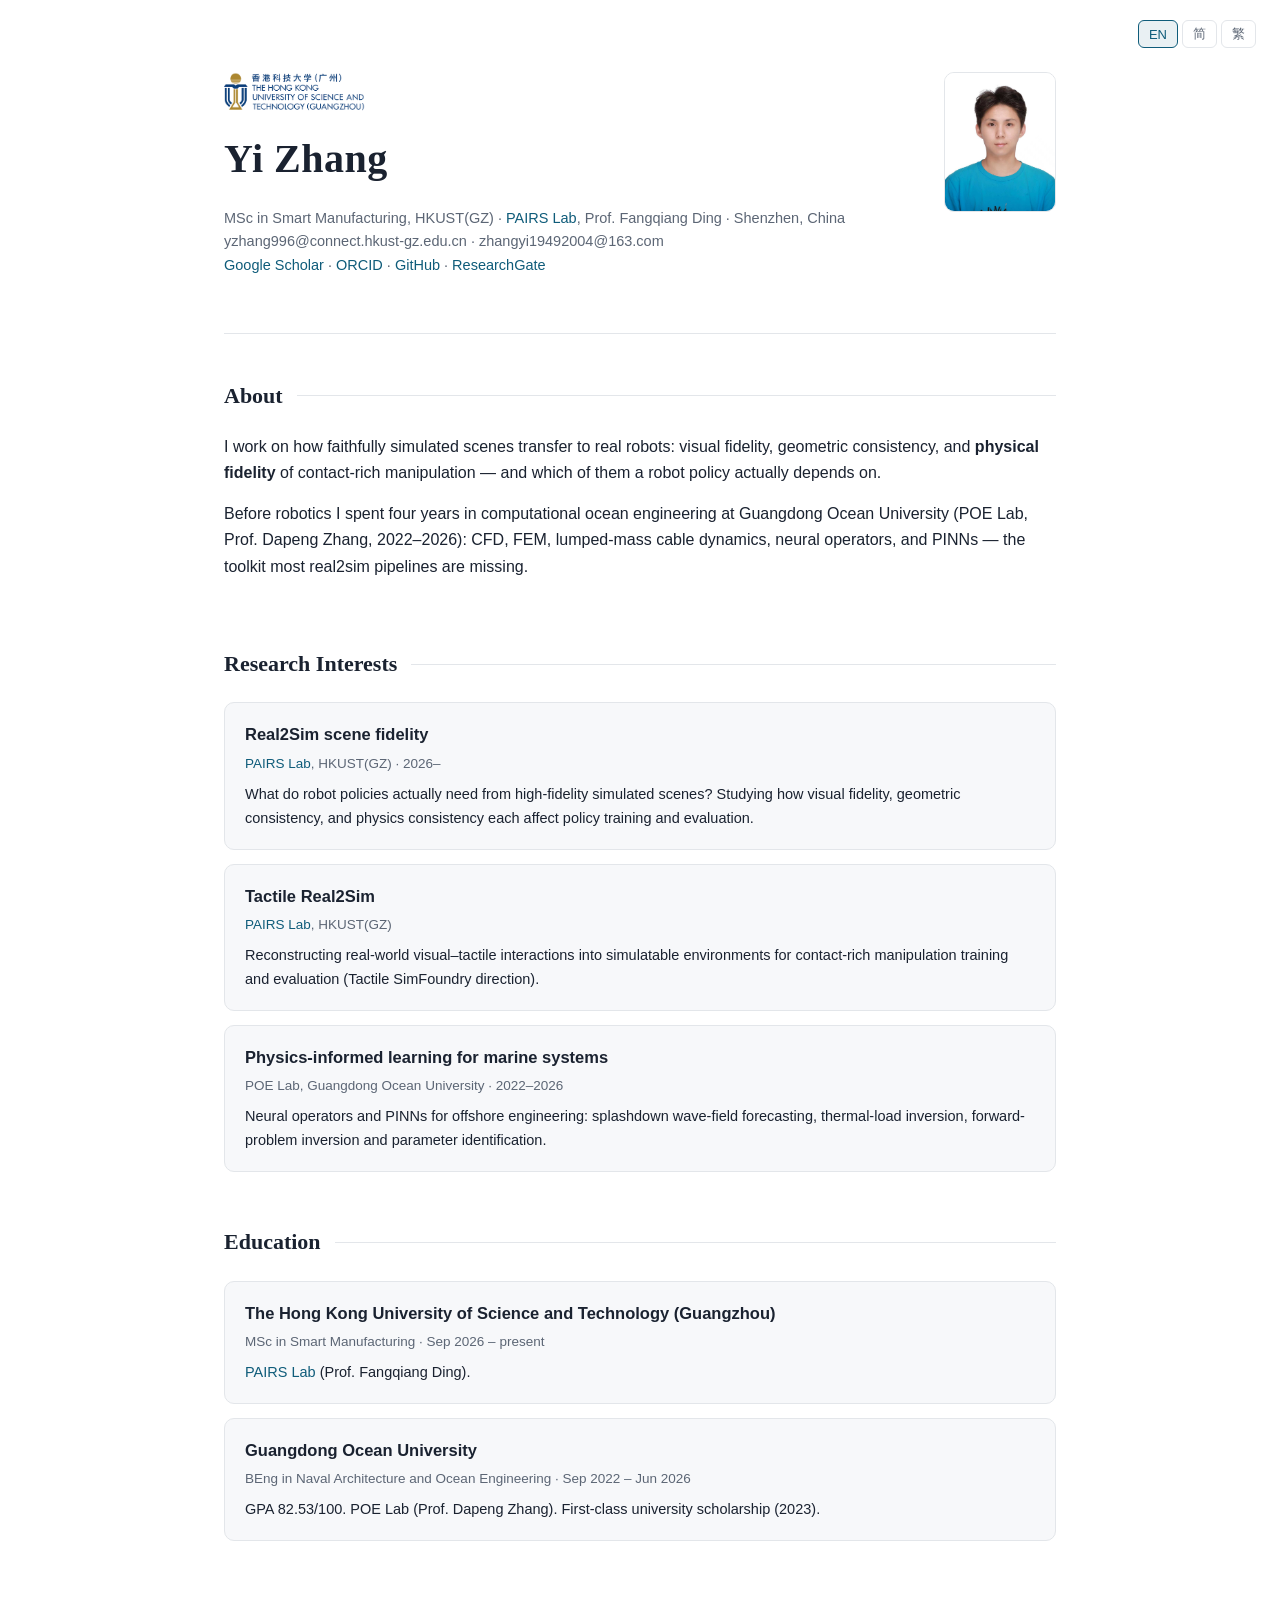
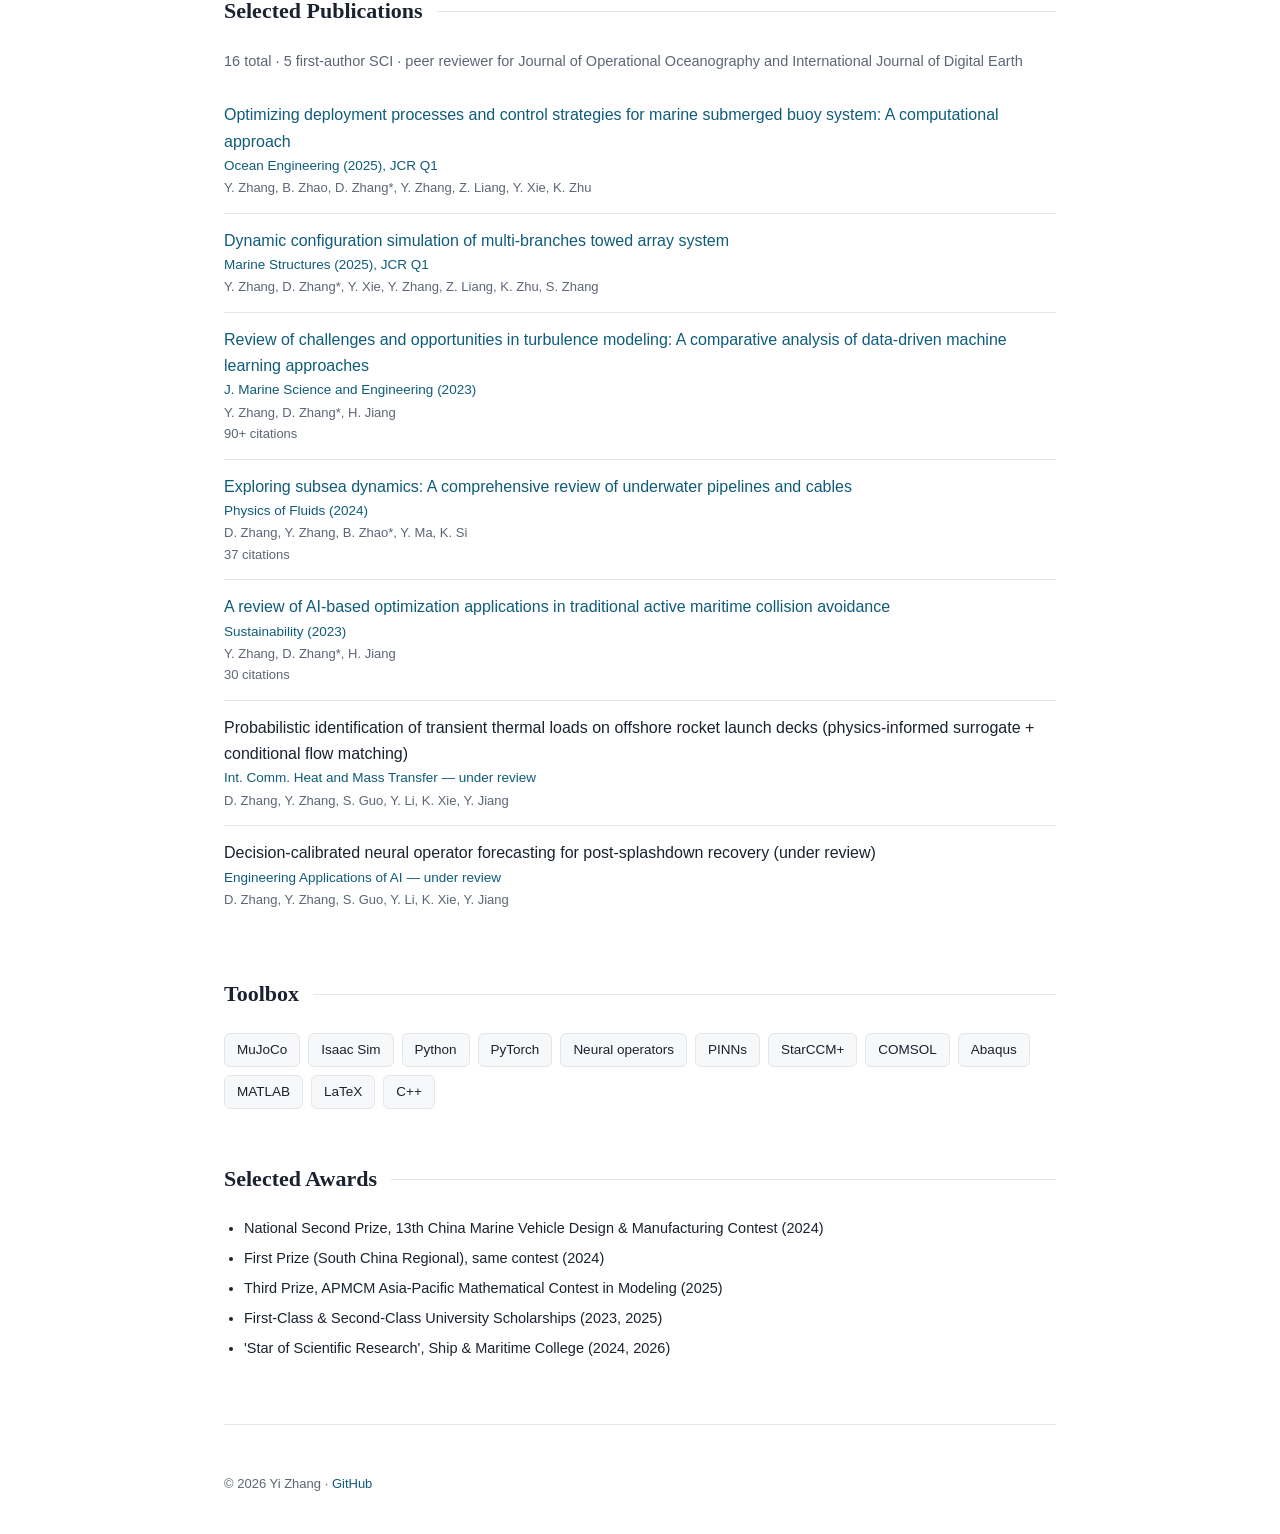
==== index.html @ 3e858668 "chore: initial site (EN/zh-CN/zh-TW, light theme)" ====
<!DOCTYPE html>
<html lang="en">
<head>
<meta charset="utf-8">
<meta name="viewport" content="width=device-width, initial-scale=1">
<title>Yi Zhang — Real2Sim for Robot Learning</title>
<meta name="description" content="Yi Zhang — MSc in Smart Manufacturing at HKUST(GZ), PAIRS Lab. Real2Sim for robot learning, backed by four years of computational ocean engineering.">
<style>
  :root {
    --bg: #ffffff;
    --bg-soft: #f7f8fa;
    --fg: #1a2230;
    --fg-dim: #5c6675;
    --accent: #0f5c7a;
    --accent-soft: rgba(15, 92, 122, 0.09);
    --line: #e3e6ea;
    --card: #f7f8fa;
  }
  * { box-sizing: border-box; }
  html { scroll-behavior: smooth; }
  body {
    margin: 0;
    background: var(--bg);
    color: var(--fg);
    font-family: -apple-system, "PingFang SC", "PingFang TC", "Noto Sans CJK SC", "Noto Sans CJK TC", "Segoe UI", sans-serif;
    line-height: 1.65;
  }
  .wrap { max-width: 880px; margin: 0 auto; padding: 0 24px; }
  a { color: var(--accent); text-decoration: none; }
  a:hover { text-decoration: underline; }

  header {
    padding: 72px 0 40px;
    border-bottom: 1px solid var(--line);
  }
  .head-flex { display: flex; gap: 28px; align-items: flex-start; }
  .head-flex .head-text { flex: 1; min-width: 0; }
  .head-photo {
    width: 112px; height: 140px; flex: none;
    border-radius: 10px; object-fit: cover;
    border: 1px solid var(--line);
  }
  .uni-logo {
    height: 40px; margin: 0 0 14px; display: block;
  }
  .lang-switch {
    position: absolute; top: 20px; right: 24px;
    display: flex; gap: 4px;
  }
  .lang-switch button {
    background: transparent; color: var(--fg-dim);
    border: 1px solid var(--line); border-radius: 6px;
    padding: 4px 10px; cursor: pointer; font-size: 13px;
  }
  .lang-switch button.on { color: var(--accent); border-color: var(--accent); background: var(--accent-soft); }
  h1 { font-family: Georgia, "Songti SC", "Songti TC", serif; font-size: 40px; margin: 0 0 6px; letter-spacing: 0.5px; }
  .contact-line { color: var(--fg-dim); font-size: 14.5px; }
  .contact-line span { white-space: nowrap; }

  section { padding: 44px 0 8px; }
  h2 {
    font-family: Georgia, "Songti SC", "Songti TC", serif;
    font-size: 22px; margin: 0 0 20px;
    display: flex; align-items: center; gap: 14px;
  }
  h2::after { content: ""; flex: 1; height: 1px; background: var(--line); }

  .prose p { margin: 0 0 14px; }
  .prose .zh-only { display: none; }
  body[data-lang="zh"] .prose .zh-only { display: block; }
  body[data-lang="en"] .prose .en-only { display: block; }

  .cards { display: grid; gap: 14px; }
  .card {
    background: var(--card); border: 1px solid var(--line);
    border-radius: 10px; padding: 18px 20px;
  }
  .card h3 { margin: 0 0 4px; font-size: 16.5px; }
  .card .meta { color: var(--fg-dim); font-size: 13.5px; margin: 0 0 8px; }
  .card p { margin: 0; font-size: 14.5px; color: var(--fg); }
  .card .tags { margin-top: 10px; display: flex; flex-wrap: wrap; gap: 6px; }
  .tag {
    font-size: 12px; color: var(--accent);
    background: var(--accent-soft); border-radius: 4px; padding: 2px 8px;
  }
  .pub { padding: 14px 0; border-bottom: 1px solid var(--line); }
  .pub:last-child { border-bottom: none; }
  .pub .venue { color: var(--accent); font-size: 13.5px; }
  .pub .authors { color: var(--fg-dim); font-size: 13px; }
  .pub .cites { color: var(--fg-dim); font-size: 13px; }
  .pub b.self { color: var(--fg); }

  ul.skills { list-style: none; padding: 0; margin: 0; display: flex; flex-wrap: wrap; gap: 8px; }
  ul.skills li {
    background: var(--card); border: 1px solid var(--line);
    border-radius: 6px; padding: 5px 12px; font-size: 13.5px;
  }
  ul.awards { padding-left: 20px; font-size: 14.5px; }
  ul.awards li { margin-bottom: 6px; }

  footer { padding: 48px 0 40px; border-top: 1px solid var(--line); margin-top: 40px; color: var(--fg-dim); font-size: 13px; }
  @media (max-width: 640px) { h1 { font-size: 30px; } header { padding-top: 96px; } }
</style>
</head>
<body data-lang="en">
<div class="lang-switch" id="langSwitch">
  <button data-lang="en" class="on">EN</button>
  <button data-lang="zh">简</button>
  <button data-lang="zh-tw">繁</button>
</div>

<div class="wrap">
<header>
  <div class="head-flex">
    <div class="head-text">
      <img class="uni-logo" src="assets/hkustgz-logo.png" alt="HKUST(GZ)">
      <h1 data-i18n="h1"></h1>
      <p class="contact-line">
    <span data-i18n="affil"></span><br>
    <span>yzhang996@connect.hkust-gz.edu.cn · zhangyi19492004@163.com</span><br>
    <span>
      <a href="https://scholar.google.com/citations?user=YPHhw8gAAAAJ&hl=zh-CN">Google Scholar</a> ·
      <a href="https://orcid.org/0009-0003-0639-8082">ORCID</a> ·
      <a href="https://github.com/zhangyiCristino">GitHub</a> ·
      <a href="https://www.researchgate.net/profile/Yi-Zhang-950?ev=hdr_xprf">ResearchGate</a>
    </span>
    </p>
    </div>
    <img class="head-photo" src="assets/my.jpg" alt="Yi Zhang">
  </div>
</header>

<section id="about">
  <h2 data-i18n="about_h"></h2>
  <div class="prose" data-i18n="about_p1"></div>
  <div class="prose" data-i18n="about_p2"></div>
</section>

<section id="research">
  <h2 data-i18n="research_h"></h2>
  <div class="cards">
    <div class="card">
      <h3 data-i18n="r1_t"></h3>
      <p class="meta" data-i18n="r1_m"></p>
      <p data-i18n="r1_p"></p>
    </div>
    <div class="card">
      <h3 data-i18n="r2_t"></h3>
      <p class="meta" data-i18n="r2_m"></p>
      <p data-i18n="r2_p"></p>
    </div>
    <div class="card">
      <h3 data-i18n="r3_t"></h3>
      <p class="meta" data-i18n="r3_m"></p>
      <p data-i18n="r3_p"></p>
    </div>
  </div>
</section>

<section id="education">
  <h2 data-i18n="edu_h"></h2>
  <div class="cards">
    <div class="card">
      <h3 data-i18n="e1_t"></h3>
      <p class="meta" data-i18n="e1_m"></p>
      <p data-i18n="e1_p"></p>
    </div>
    <div class="card">
      <h3 data-i18n="e2_t"></h3>
      <p class="meta" data-i18n="e2_m"></p>
      <p data-i18n="e2_p"></p>
    </div>
  </div>
</section>

<section id="pubs">
  <h2 data-i18n="pubs_h"></h2>
  <p class="contact-line" data-i18n="pubs_meta"></p>
  <div id="pubList"></div>
</section>

<section id="skills">
  <h2 data-i18n="skills_h"></h2>
  <ul class="skills" id="skillList"></ul>
</section>

<section id="awards">
  <h2 data-i18n="awards_h"></h2>
  <ul class="awards" id="awardList"></ul>
</section>

<footer>
  <span data-i18n="footer"></span> · <a href="https://github.com/zhangyiCristino">GitHub</a>
</footer>
</div>

<script>
const I18N = {
  en: {
    h1: "Yi Zhang",
    affil: "MSc in Smart Manufacturing, HKUST(GZ) · <a href='https://pairslab.github.io/'>PAIRS Lab</a>, Prof. Fangqiang Ding · Shenzhen, China",
    about_h: "About",
    about_p1: "<p>I work on how faithfully simulated scenes transfer to real robots: visual fidelity, geometric consistency, and <b>physical fidelity</b> of contact-rich manipulation — and which of them a robot policy actually depends on.</p>",
    about_p2: "<p>Before robotics I spent four years in computational ocean engineering at Guangdong Ocean University (POE Lab, Prof. Dapeng Zhang, 2022–2026): CFD, FEM, lumped-mass cable dynamics, neural operators, and PINNs — the toolkit most real2sim pipelines are missing.</p>",
    research_h: "Research Interests",
    r1_t: "Real2Sim scene fidelity",
    r1_m: "<a href='https://pairslab.github.io/'>PAIRS Lab</a>, HKUST(GZ) · 2026–",
    r1_p: "What do robot policies actually need from high-fidelity simulated scenes? Studying how visual fidelity, geometric consistency, and physics consistency each affect policy training and evaluation.",
    r2_t: "Tactile Real2Sim",
    r2_m: "<a href='https://pairslab.github.io/'>PAIRS Lab</a>, HKUST(GZ)",
    r2_p: "Reconstructing real-world visual–tactile interactions into simulatable environments for contact-rich manipulation training and evaluation (Tactile SimFoundry direction).",
    r3_t: "Physics-informed learning for marine systems",
    r3_m: "POE Lab, Guangdong Ocean University · 2022–2026",
    r3_p: "Neural operators and PINNs for offshore engineering: splashdown wave-field forecasting, thermal-load inversion, forward-problem inversion and parameter identification.",
    edu_h: "Education",
    e1_t: "The Hong Kong University of Science and Technology (Guangzhou)",
    e1_m: "MSc in Smart Manufacturing · Sep 2026 – present",
    e1_p: "<a href='https://pairslab.github.io/'>PAIRS Lab</a> (Prof. Fangqiang Ding).",
    e2_t: "Guangdong Ocean University",
    e2_m: "BEng in Naval Architecture and Ocean Engineering · Sep 2022 – Jun 2026",
    e2_p: "GPA 82.53/100. POE Lab (Prof. Dapeng Zhang). First-class university scholarship (2023).",
    pubs_h: "Selected Publications",
    pubs_meta: "16 total · 5 first-author SCI · peer reviewer for Journal of Operational Oceanography and International Journal of Digital Earth",
    skills_h: "Toolbox",
    awards_h: "Selected Awards",
    footer: "© 2026 Yi Zhang",
    pubs: [
      ["Optimizing deployment processes and control strategies for marine submerged buoy system: A computational approach", "Ocean Engineering (2025), JCR Q1", "Y. Zhang, B. Zhao, D. Zhang*, Y. Zhang, Z. Liang, Y. Xie, K. Zhu", "https://doi.org/10.1016/j.oceaneng.2025.121158", ""],
      ["Dynamic configuration simulation of multi-branches towed array system", "Marine Structures (2025), JCR Q1", "Y. Zhang, D. Zhang*, Y. Xie, Y. Zhang, Z. Liang, K. Zhu, S. Zhang", "https://doi.org/10.1016/j.marstruc.2025.103819", ""],
      ["Review of challenges and opportunities in turbulence modeling: A comparative analysis of data-driven machine learning approaches", "J. Marine Science and Engineering (2023)", "Y. Zhang, D. Zhang*, H. Jiang", "https://doi.org/10.3390/jmse11071440", "90+ citations"],
      ["Exploring subsea dynamics: A comprehensive review of underwater pipelines and cables", "Physics of Fluids (2024)", "D. Zhang, Y. Zhang, B. Zhao*, Y. Ma, K. Si", "https://doi.org/10.1063/5.0231898", "37 citations"],
      ["A review of AI-based optimization applications in traditional active maritime collision avoidance", "Sustainability (2023)", "Y. Zhang, D. Zhang*, H. Jiang", "https://doi.org/10.3390/su151813384", "30 citations"],
      ["Probabilistic identification of transient thermal loads on offshore rocket launch decks (physics-informed surrogate + conditional flow matching)", "Int. Comm. Heat and Mass Transfer — under review", "D. Zhang, Y. Zhang, S. Guo, Y. Li, K. Xie, Y. Jiang", "", ""],
      ["Decision-calibrated neural operator forecasting for post-splashdown recovery (under review)", "Engineering Applications of AI — under review", "D. Zhang, Y. Zhang, S. Guo, Y. Li, K. Xie, Y. Jiang", "", ""],
    ],
    skills: ["MuJoCo", "Isaac Sim", "Python", "PyTorch", "Neural operators", "PINNs", "StarCCM+", "COMSOL", "Abaqus", "MATLAB", "LaTeX", "C++"],
    awards: [
      "National Second Prize, 13th China Marine Vehicle Design & Manufacturing Contest (2024)",
      "First Prize (South China Regional), same contest (2024)",
      "Third Prize, APMCM Asia-Pacific Mathematical Contest in Modeling (2025)",
      "First-Class & Second-Class University Scholarships (2023, 2025)",
      "'Star of Scientific Research', Ship & Maritime College (2024, 2026)",
    ],
  },
  zh: {
    h1: "Yi Zhang · 张仡",
    affil: "香港科技大学（广州）智能制造理学硕士 · <a href='https://pairslab.github.io/'>PAIRS Lab</a>，丁方强教授 · 广东深圳",
    about_h: "简介",
    about_p1: "<p>我研究仿真场景以多大保真度迁移到真实机器人：视觉保真度、几何一致性与接触丰富操作的<b>物理保真度</b>，以及机器人策略真正依赖的到底是哪一项。</p>",
    about_p2: "<p>进入机器人领域之前，我在广东海洋大学做了四年计算海洋工程（POE Lab，张大朋教授，2022–2026）：CFD、有限元、集中质量法缆索动力学、神经算子与 PINN。这些正是大多数 real2sim 管线缺失的工具箱。</p>",
    research_h: "研究方向",
    r1_t: "Real2Sim 场景保真度评估",
    r1_m: "<a href='https://pairslab.github.io/'>PAIRS Lab</a>，港科大（广州）· 2026–",
    r1_p: "机器人策略到底需要多高保真度的仿真场景？研究视觉保真度、几何一致性与物理一致性各自对策略训练与评测的影响。",
    r2_t: "触觉 Real2Sim",
    r2_m: "<a href='https://pairslab.github.io/'>PAIRS Lab</a>，港科大（广州）",
    r2_p: "将真实世界视觉–触觉交互数据重建为可仿真的交互环境，用于接触丰富型机器人操作的策略训练与评测（Tactile SimFoundry 方向）。",
    r3_t: "海洋系统的物理信息化学习",
    r3_m: "POE Lab，广东海洋大学 · 2022–2026",
    r3_p: "面向海洋工程的神经算子与 PINN：火箭溅落波场预测、甲板热效应反演、正问题反演与参数识别。",
    edu_h: "教育经历",
    e1_t: "香港科技大学（广州）",
    e1_m: "智能制造理学硕士 · 2026.09 – 至今",
    e1_p: "<a href='https://pairslab.github.io/'>PAIRS Lab</a>（丁方强教授）。",
    e2_t: "广东海洋大学",
    e2_m: "船舶与海洋工程工学学士 · 2022.09 – 2026.06",
    e2_p: "GPA 82.53/100。POE Lab（张大朋教授）。校一等奖学金（2023）。",
    pubs_h: "代表性论文",
    pubs_meta: "共 16 篇 · 5 篇一作 SCI ·《Journal of Operational Oceanography》《International Journal of Digital Earth》审稿人",
    skills_h: "工具箱",
    awards_h: "部分获奖",
    footer: "© 2026 张仡",
    pubs: [
      ["水下悬浮标系统的布放流程与控制策略优化：一种计算方法", "Ocean Engineering（2025），中科院二区 top", "张仡, B. Zhao, 张大朋*, Y. Zhang, Z. Liang, Y. Xie, K. Zhu", "https://doi.org/10.1016/j.oceaneng.2025.121158", ""],
      ["多分支拖曳阵列系统的动态构型仿真", "Marine Structures（2025），中科院二区", "张仡, 张大朋*, Y. Xie, Y. Zhang, Z. Liang, K. Zhu, S. Zhang", "https://doi.org/10.1016/j.marstruc.2025.103819", ""],
      ["湍流建模的挑战与机遇：数据驱动机器学习方法的比较分析（综述）", "JMSE（2023）", "张仡, 张大朋*, H. Jiang", "https://doi.org/10.3390/jmse11071440", "90+ 引用"],
      ["海底管道与海缆动力学综述", "Physics of Fluids（2024）", "张大朋, 张仡, B. Zhao*, Y. Ma, K. Si", "https://doi.org/10.1063/5.0231898", "37 引用"],
      ["人工智能在传统主动式海上避碰优化中的应用综述", "Sustainability（2023）", "张仡, 张大朋*, H. Jiang", "https://doi.org/10.3390/su151813384", "30 引用"],
      ["基于物理代理模型与条件流匹配的海上火箭发射甲板瞬态热载荷概率识别", "Int. Comm. Heat and Mass Transfer · 在投", "张大朋, 张仡, S. Guo, Y. Li, K. Xie, Y. Jiang", "", ""],
      ["面向溅落后回收的决策校准神经算子预报（在投）", "Engineering Applications of AI · 在投", "张大朋, 张仡, S. Guo, Y. Li, K. Xie, Y. Jiang", "", ""],
    ],
    skills: ["MuJoCo", "Isaac Sim", "Python", "PyTorch", "神经算子", "PINN", "StarCCM+", "COMSOL", "Abaqus", "MATLAB", "LaTeX", "C++"],
    awards: [
      "第13届全国海洋航行器设计与制作大赛 全国二等奖（2024）",
      "同赛事 华南赛区一等奖（2024）",
      "APMCM 亚太地区大学生数学建模竞赛 三等奖（2025）",
      "校一等奖学金（2023）、二等奖学金（2025）",
      "船舶与海运学院 科创之星（2024、2026）",
    ],
  },
  "zh-tw": {
    h1: "Yi Zhang · 張仡",
    affil: "香港科技大學（廣州）智慧製造理學碩士 · <a href='https://pairslab.github.io/'>PAIRS Lab</a>，丁方強教授 · 廣東深圳",
    about_h: "簡介",
    about_p1: "<p>我研究模擬場景以多大保真度遷移到真實機器人：視覺保真度、幾何一致性與接觸豐富操作的<b>物理保真度</b>，以及機器人策略真正依賴的到底是哪一項。</p>",
    about_p2: "<p>進入機器人領域之前，我在廣東海洋大學做了四年計算海洋工程（POE Lab，張大朋教授，2022–2026）：CFD、有限元素法、集中質量法纜索動力學、神經算子與 PINN。這些正是大多數 real2sim 管線缺失的工具箱。</p>",
    research_h: "研究方向",
    r1_t: "Real2Sim 場景保真度評估",
    r1_m: "<a href='https://pairslab.github.io/'>PAIRS Lab</a>，港科大（廣州）· 2026–",
    r1_p: "機器人策略到底需要多高保真度的模擬場景？研究視覺保真度、幾何一致性與物理一致性各自對策略訓練與評測的影響。",
    r2_t: "觸覺 Real2Sim",
    r2_m: "<a href='https://pairslab.github.io/'>PAIRS Lab</a>，港科大（廣州）",
    r2_p: "將真實世界視覺–觸覺互動資料重建為可模擬的互動環境，用於接觸豐富型機器人操作的策略訓練與評測（Tactile SimFoundry 方向）。",
    r3_t: "海洋系統的物理信息化學習",
    r3_m: "POE Lab，廣東海洋大學 · 2022–2026",
    r3_p: "面向海洋工程的神經算子與 PINN：火箭濺落波場預測、甲板熱效應反演、正問題反演與參數辨識。",
    edu_h: "教育經歷",
    e1_t: "香港科技大學（廣州）",
    e1_m: "智慧製造理學碩士 · 2026.09 – 至今",
    e1_p: "<a href='https://pairslab.github.io/'>PAIRS Lab</a>（丁方強教授）。",
    e2_t: "廣東海洋大學",
    e2_m: "船舶與海洋工程工學學士 · 2022.09 – 2026.06",
    e2_p: "GPA 82.53/100。POE Lab（張大朋教授）。校一等獎學金（2023）。",
    pubs_h: "代表性論文",
    pubs_meta: "共 16 篇 · 5 篇一作 SCI ·《Journal of Operational Oceanography》《International Journal of Digital Earth》審稿人",
    skills_h: "工具箱",
    awards_h: "部分獲獎",
    footer: "© 2026 張仡",
    pubs: [
      ["水下懸浮標系統的布放流程與控制策略最佳化：一種計算方法", "Ocean Engineering（2025）", "張仡, B. Zhao, 張大朋*, Y. Zhang, Z. Liang, Y. Xie, K. Zhu", "https://doi.org/10.1016/j.oceaneng.2025.121158", ""],
      ["多分支拖曳陣列系統的動態構型模擬", "Marine Structures（2025）", "張仡, 張大朋*, Y. Xie, Y. Zhang, Z. Liang, K. Zhu, S. Zhang", "https://doi.org/10.1016/j.marstruc.2025.103819", ""],
      ["湍流建模的挑戰與機遇：資料驅動機器學習方法的比較分析（綜述）", "JMSE（2023）", "張仡, 張大朋*, H. Jiang", "https://doi.org/10.3390/jmse11071440", "90+ 引用"],
      ["海底管道與海纜動力學綜述", "Physics of Fluids（2024）", "張大朋, 張仡, B. Zhao*, Y. Ma, K. Si", "https://doi.org/10.1063/5.0231898", "37 引用"],
      ["人工智慧在傳統主動式海上避碰最佳化中的應用綜述", "Sustainability（2023）", "張仡, 張大朋*, H. Jiang", "https://doi.org/10.3390/su151813384", "30 引用"],
      ["基於物理代理模型與條件流匹配的海上火箭發射甲板瞬態熱載荷概率辨識", "Int. Comm. Heat and Mass Transfer · 在投", "張大朋, 張仡, S. Guo, Y. Li, K. Xie, Y. Jiang", "", ""],
      ["面向濺落後回收的決策校準神經算子預報（在投）", "Engineering Applications of AI · 在投", "張大朋, 張仡, S. Guo, Y. Li, K. Xie, Y. Jiang", "", ""],
    ],
    skills: ["MuJoCo", "Isaac Sim", "Python", "PyTorch", "神經算子", "PINN", "StarCCM+", "COMSOL", "Abaqus", "MATLAB", "LaTeX", "C++"],
    awards: [
      "第13屆全國海洋航行器設計與製作大賽 全國二等獎（2024）",
      "同賽事 華南賽區一等獎（2024）",
      "APMCM 亞太地區大學生數學建模競賽 三等獎（2025）",
      "校一等獎學金（2023）、二等獎學金（2025）",
      "船舶與海運學院 科創之星（2024、2026）",
    ],
  },
};

function render(lang) {
  const d = I18N[lang] || I18N.en;
  document.body.dataset.lang = lang;
  document.documentElement.lang = lang === "zh-tw" ? "zh-TW" : lang;
  document.querySelectorAll("[data-i18n]").forEach(el => {
    const k = el.dataset.i18n;
    if (d[k] !== undefined) el.innerHTML = d[k];
  });
  const esc = s => s.replace(/&/g, "&amp;").replace(/</g, "&lt;");
  document.getElementById("pubList").innerHTML = d.pubs.map(p => `
    <div class="pub">
      <div>${p[3] ? `<a href="${p[3]}">${esc(p[0])}</a>` : esc(p[0])}</div>
      <div class="venue">${esc(p[1])}</div>
      <div class="authors">${esc(p[2])}</div>
      ${p[4] ? `<div class="cites">${esc(p[4])}</div>` : ""}
    </div>`).join("");
  document.getElementById("skillList").innerHTML = d.skills.map(s => `<li>${esc(s)}</li>`).join("");
  document.getElementById("awardList").innerHTML = d.awards.map(a => `<li>${esc(a)}</li>`).join("");
  document.querySelectorAll("#langSwitch button").forEach(b =>
    b.classList.toggle("on", b.dataset.lang === lang));
  localStorage.setItem("lang", lang);
}

document.querySelectorAll("#langSwitch button").forEach(b =>
  b.addEventListener("click", () => render(b.dataset.lang)));

render(localStorage.getItem("lang") ||
  (navigator.language.startsWith("zh") ? (navigator.language === "zh-TW" || navigator.language === "zh-Hant" ? "zh-tw" : "zh") : "en"));
</script>
</body>
</html>
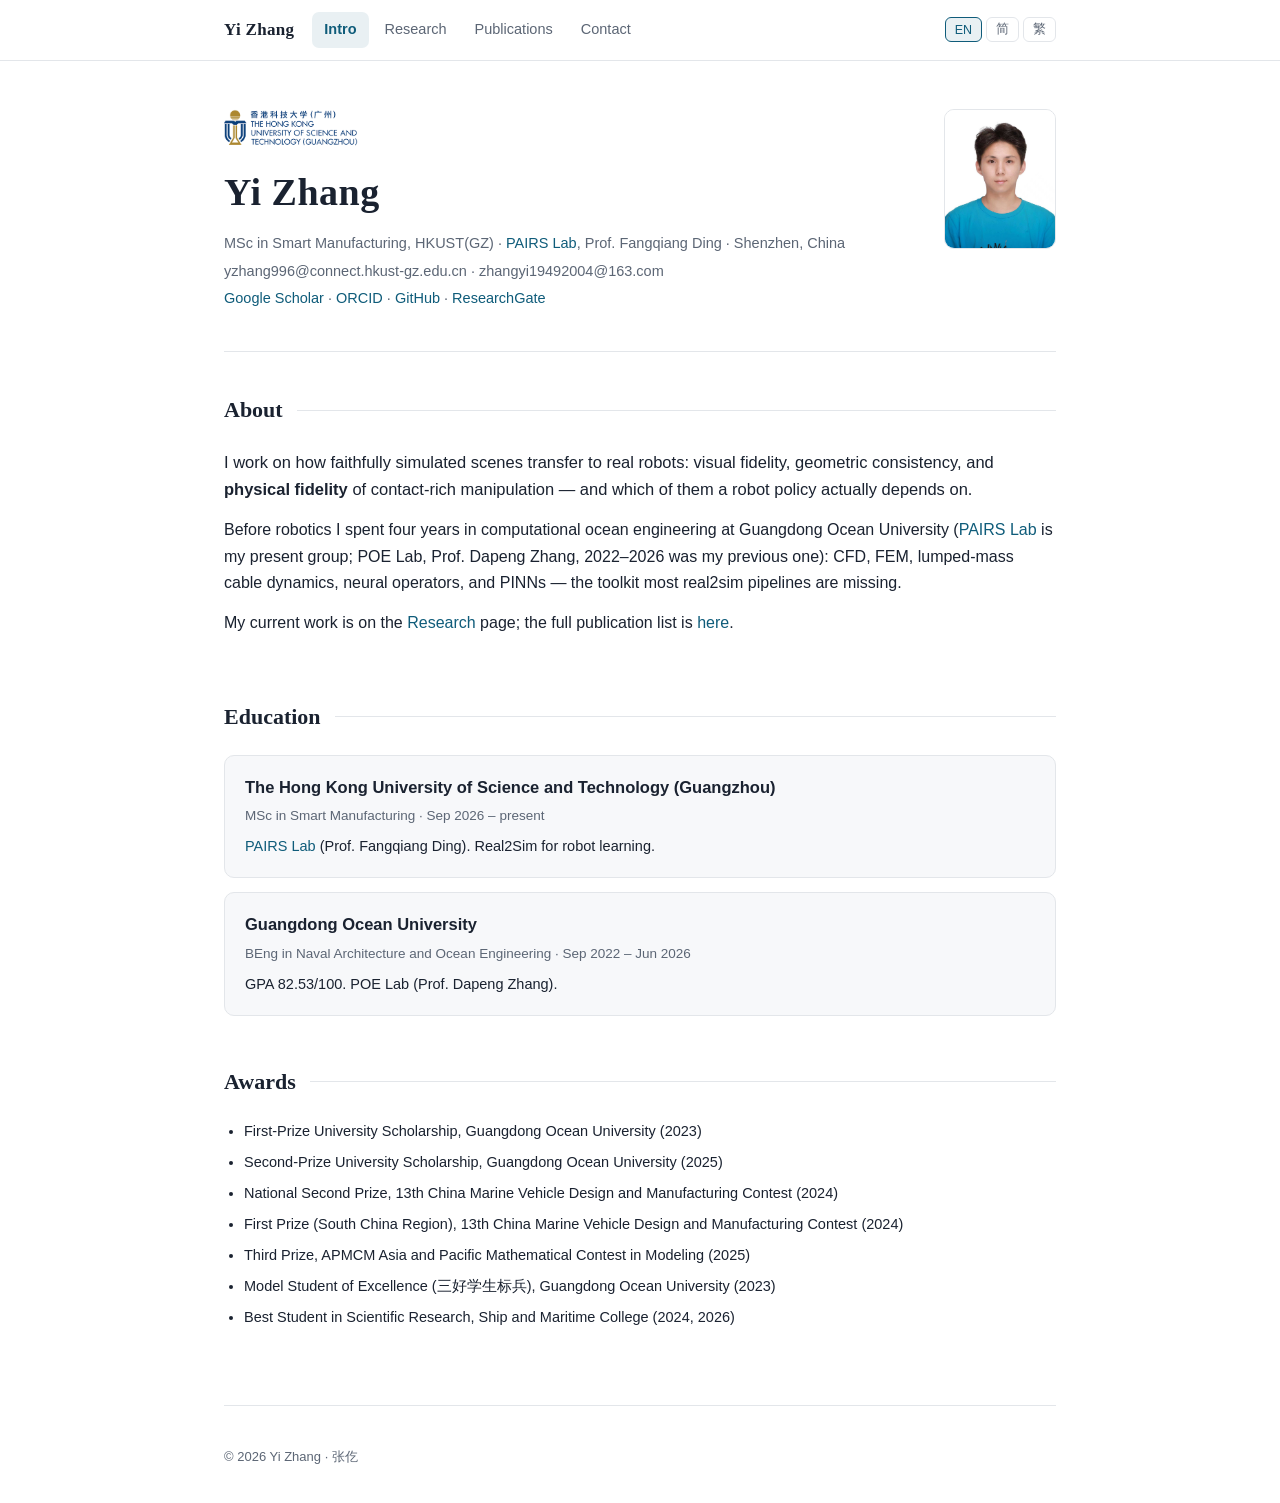
==== commit 87f62f96: "refactor: split site into 4 pages (intro/research/publications/contact) Move all content into a sing" ====
--- a/index.html
+++ b/index.html
@@ -5,159 +5,38 @@
 <meta name="viewport" content="width=device-width, initial-scale=1">
 <title>Yi Zhang — Real2Sim for Robot Learning</title>
 <meta name="description" content="Yi Zhang — MSc in Smart Manufacturing at HKUST(GZ), PAIRS Lab. Real2Sim for robot learning, backed by four years of computational ocean engineering.">
-<style>
-  :root {
-    --bg: #ffffff;
-    --bg-soft: #f7f8fa;
-    --fg: #1a2230;
-    --fg-dim: #5c6675;
-    --accent: #0f5c7a;
-    --accent-soft: rgba(15, 92, 122, 0.09);
-    --line: #e3e6ea;
-    --card: #f7f8fa;
-  }
-  * { box-sizing: border-box; }
-  html { scroll-behavior: smooth; }
-  body {
-    margin: 0;
-    background: var(--bg);
-    color: var(--fg);
-    font-family: -apple-system, "PingFang SC", "PingFang TC", "Noto Sans CJK SC", "Noto Sans CJK TC", "Segoe UI", sans-serif;
-    line-height: 1.65;
-  }
-  .wrap { max-width: 880px; margin: 0 auto; padding: 0 24px; }
-  a { color: var(--accent); text-decoration: none; }
-  a:hover { text-decoration: underline; }
-
-  header {
-    padding: 72px 0 40px;
-    border-bottom: 1px solid var(--line);
-  }
-  .head-flex { display: flex; gap: 28px; align-items: flex-start; }
-  .head-flex .head-text { flex: 1; min-width: 0; }
-  .head-photo {
-    width: 112px; height: 140px; flex: none;
-    border-radius: 10px; object-fit: cover;
-    border: 1px solid var(--line);
-  }
-  .uni-logo {
-    height: 40px; margin: 0 0 14px; display: block;
-  }
-  .lang-switch {
-    position: absolute; top: 20px; right: 24px;
-    display: flex; gap: 4px;
-  }
-  .lang-switch button {
-    background: transparent; color: var(--fg-dim);
-    border: 1px solid var(--line); border-radius: 6px;
-    padding: 4px 10px; cursor: pointer; font-size: 13px;
-  }
-  .lang-switch button.on { color: var(--accent); border-color: var(--accent); background: var(--accent-soft); }
-  h1 { font-family: Georgia, "Songti SC", "Songti TC", serif; font-size: 40px; margin: 0 0 6px; letter-spacing: 0.5px; }
-  .contact-line { color: var(--fg-dim); font-size: 14.5px; }
-  .contact-line span { white-space: nowrap; }
-
-  section { padding: 44px 0 8px; }
-  h2 {
-    font-family: Georgia, "Songti SC", "Songti TC", serif;
-    font-size: 22px; margin: 0 0 20px;
-    display: flex; align-items: center; gap: 14px;
-  }
-  h2::after { content: ""; flex: 1; height: 1px; background: var(--line); }
-
-  .prose p { margin: 0 0 14px; }
-  .prose .zh-only { display: none; }
-  body[data-lang="zh"] .prose .zh-only { display: block; }
-  body[data-lang="en"] .prose .en-only { display: block; }
-
-  .cards { display: grid; gap: 14px; }
-  .card {
-    background: var(--card); border: 1px solid var(--line);
-    border-radius: 10px; padding: 18px 20px;
-  }
-  .card h3 { margin: 0 0 4px; font-size: 16.5px; }
-  .card .meta { color: var(--fg-dim); font-size: 13.5px; margin: 0 0 8px; }
-  .card p { margin: 0; font-size: 14.5px; color: var(--fg); }
-  .card .tags { margin-top: 10px; display: flex; flex-wrap: wrap; gap: 6px; }
-  .tag {
-    font-size: 12px; color: var(--accent);
-    background: var(--accent-soft); border-radius: 4px; padding: 2px 8px;
-  }
-  .pub { padding: 14px 0; border-bottom: 1px solid var(--line); }
-  .pub:last-child { border-bottom: none; }
-  .pub .venue { color: var(--accent); font-size: 13.5px; }
-  .pub .authors { color: var(--fg-dim); font-size: 13px; }
-  .pub .cites { color: var(--fg-dim); font-size: 13px; }
-  .pub b.self { color: var(--fg); }
-
-  ul.skills { list-style: none; padding: 0; margin: 0; display: flex; flex-wrap: wrap; gap: 8px; }
-  ul.skills li {
-    background: var(--card); border: 1px solid var(--line);
-    border-radius: 6px; padding: 5px 12px; font-size: 13.5px;
-  }
-  ul.awards { padding-left: 20px; font-size: 14.5px; }
-  ul.awards li { margin-bottom: 6px; }
-
-  footer { padding: 48px 0 40px; border-top: 1px solid var(--line); margin-top: 40px; color: var(--fg-dim); font-size: 13px; }
-  @media (max-width: 640px) { h1 { font-size: 30px; } header { padding-top: 96px; } }
-</style>
+<link rel="stylesheet" href="assets/css/style.css">
 </head>
 <body data-lang="en">
-<div class="lang-switch" id="langSwitch">
-  <button data-lang="en" class="on">EN</button>
-  <button data-lang="zh">简</button>
-  <button data-lang="zh-tw">繁</button>
-</div>
+<nav class="top" id="topnav"></nav>
 
 <div class="wrap">
-<header>
+<header class="hero">
   <div class="head-flex">
     <div class="head-text">
       <img class="uni-logo" src="assets/hkustgz-logo.png" alt="HKUST(GZ)">
       <h1 data-i18n="h1"></h1>
+      <p class="contact-line" data-i18n="affil"></p>
+      <p class="contact-line">yzhang996@connect.hkust-gz.edu.cn · zhangyi19492004@163.com</p>
       <p class="contact-line">
-    <span data-i18n="affil"></span><br>
-    <span>yzhang996@connect.hkust-gz.edu.cn · zhangyi19492004@163.com</span><br>
-    <span>
-      <a href="https://scholar.google.com/citations?user=YPHhw8gAAAAJ&hl=zh-CN">Google Scholar</a> ·
-      <a href="https://orcid.org/0009-0003-0639-8082">ORCID</a> ·
-      <a href="https://github.com/zhangyiCristino">GitHub</a> ·
-      <a href="https://www.researchgate.net/profile/Yi-Zhang-950?ev=hdr_xprf">ResearchGate</a>
-    </span>
-    </p>
+        <a href="https://scholar.google.com/citations?user=YPHhw8gAAAAJ&hl=zh-CN">Google Scholar</a> ·
+        <a href="https://orcid.org/0009-0003-0639-8082">ORCID</a> ·
+        <a href="https://github.com/zhangyiCristino">GitHub</a> ·
+        <a href="https://www.researchgate.net/profile/Yi-Zhang-950">ResearchGate</a>
+      </p>
     </div>
     <img class="head-photo" src="assets/my.jpg" alt="Yi Zhang">
   </div>
 </header>
 
-<section id="about">
+<section>
   <h2 data-i18n="about_h"></h2>
   <div class="prose" data-i18n="about_p1"></div>
   <div class="prose" data-i18n="about_p2"></div>
+  <div class="prose" data-i18n="intro_cta"></div>
 </section>
 
-<section id="research">
-  <h2 data-i18n="research_h"></h2>
-  <div class="cards">
-    <div class="card">
-      <h3 data-i18n="r1_t"></h3>
-      <p class="meta" data-i18n="r1_m"></p>
-      <p data-i18n="r1_p"></p>
-    </div>
-    <div class="card">
-      <h3 data-i18n="r2_t"></h3>
-      <p class="meta" data-i18n="r2_m"></p>
-      <p data-i18n="r2_p"></p>
-    </div>
-    <div class="card">
-      <h3 data-i18n="r3_t"></h3>
-      <p class="meta" data-i18n="r3_m"></p>
-      <p data-i18n="r3_p"></p>
-    </div>
-  </div>
-</section>
-
-<section id="education">
+<section>
   <h2 data-i18n="edu_h"></h2>
   <div class="cards">
     <div class="card">
@@ -173,197 +52,14 @@
   </div>
 </section>
 
-<section id="pubs">
-  <h2 data-i18n="pubs_h"></h2>
-  <p class="contact-line" data-i18n="pubs_meta"></p>
-  <div id="pubList"></div>
-</section>
-
-<section id="skills">
-  <h2 data-i18n="skills_h"></h2>
-  <ul class="skills" id="skillList"></ul>
-</section>
-
-<section id="awards">
+<section>
   <h2 data-i18n="awards_h"></h2>
   <ul class="awards" id="awardList"></ul>
 </section>
 
-<footer>
-  <span data-i18n="footer"></span> · <a href="https://github.com/zhangyiCristino">GitHub</a>
-</footer>
+<footer data-i18n="footer"></footer>
 </div>
-
-<script>
-const I18N = {
-  en: {
-    h1: "Yi Zhang",
-    affil: "MSc in Smart Manufacturing, HKUST(GZ) · <a href='https://pairslab.github.io/'>PAIRS Lab</a>, Prof. Fangqiang Ding · Shenzhen, China",
-    about_h: "About",
-    about_p1: "<p>I work on how faithfully simulated scenes transfer to real robots: visual fidelity, geometric consistency, and <b>physical fidelity</b> of contact-rich manipulation — and which of them a robot policy actually depends on.</p>",
-    about_p2: "<p>Before robotics I spent four years in computational ocean engineering at Guangdong Ocean University (POE Lab, Prof. Dapeng Zhang, 2022–2026): CFD, FEM, lumped-mass cable dynamics, neural operators, and PINNs — the toolkit most real2sim pipelines are missing.</p>",
-    research_h: "Research Interests",
-    r1_t: "Real2Sim scene fidelity",
-    r1_m: "<a href='https://pairslab.github.io/'>PAIRS Lab</a>, HKUST(GZ) · 2026–",
-    r1_p: "What do robot policies actually need from high-fidelity simulated scenes? Studying how visual fidelity, geometric consistency, and physics consistency each affect policy training and evaluation.",
-    r2_t: "Tactile Real2Sim",
-    r2_m: "<a href='https://pairslab.github.io/'>PAIRS Lab</a>, HKUST(GZ)",
-    r2_p: "Reconstructing real-world visual–tactile interactions into simulatable environments for contact-rich manipulation training and evaluation (Tactile SimFoundry direction).",
-    r3_t: "Physics-informed learning for marine systems",
-    r3_m: "POE Lab, Guangdong Ocean University · 2022–2026",
-    r3_p: "Neural operators and PINNs for offshore engineering: splashdown wave-field forecasting, thermal-load inversion, forward-problem inversion and parameter identification.",
-    edu_h: "Education",
-    e1_t: "The Hong Kong University of Science and Technology (Guangzhou)",
-    e1_m: "MSc in Smart Manufacturing · Sep 2026 – present",
-    e1_p: "<a href='https://pairslab.github.io/'>PAIRS Lab</a> (Prof. Fangqiang Ding).",
-    e2_t: "Guangdong Ocean University",
-    e2_m: "BEng in Naval Architecture and Ocean Engineering · Sep 2022 – Jun 2026",
-    e2_p: "GPA 82.53/100. POE Lab (Prof. Dapeng Zhang). First-class university scholarship (2023).",
-    pubs_h: "Selected Publications",
-    pubs_meta: "16 total · 5 first-author SCI · peer reviewer for Journal of Operational Oceanography and International Journal of Digital Earth",
-    skills_h: "Toolbox",
-    awards_h: "Selected Awards",
-    footer: "© 2026 Yi Zhang",
-    pubs: [
-      ["Optimizing deployment processes and control strategies for marine submerged buoy system: A computational approach", "Ocean Engineering (2025), JCR Q1", "Y. Zhang, B. Zhao, D. Zhang*, Y. Zhang, Z. Liang, Y. Xie, K. Zhu", "https://doi.org/10.1016/j.oceaneng.2025.121158", ""],
-      ["Dynamic configuration simulation of multi-branches towed array system", "Marine Structures (2025), JCR Q1", "Y. Zhang, D. Zhang*, Y. Xie, Y. Zhang, Z. Liang, K. Zhu, S. Zhang", "https://doi.org/10.1016/j.marstruc.2025.103819", ""],
-      ["Review of challenges and opportunities in turbulence modeling: A comparative analysis of data-driven machine learning approaches", "J. Marine Science and Engineering (2023)", "Y. Zhang, D. Zhang*, H. Jiang", "https://doi.org/10.3390/jmse11071440", "90+ citations"],
-      ["Exploring subsea dynamics: A comprehensive review of underwater pipelines and cables", "Physics of Fluids (2024)", "D. Zhang, Y. Zhang, B. Zhao*, Y. Ma, K. Si", "https://doi.org/10.1063/5.0231898", "37 citations"],
-      ["A review of AI-based optimization applications in traditional active maritime collision avoidance", "Sustainability (2023)", "Y. Zhang, D. Zhang*, H. Jiang", "https://doi.org/10.3390/su151813384", "30 citations"],
-      ["Probabilistic identification of transient thermal loads on offshore rocket launch decks (physics-informed surrogate + conditional flow matching)", "Int. Comm. Heat and Mass Transfer — under review", "D. Zhang, Y. Zhang, S. Guo, Y. Li, K. Xie, Y. Jiang", "", ""],
-      ["Decision-calibrated neural operator forecasting for post-splashdown recovery (under review)", "Engineering Applications of AI — under review", "D. Zhang, Y. Zhang, S. Guo, Y. Li, K. Xie, Y. Jiang", "", ""],
-    ],
-    skills: ["MuJoCo", "Isaac Sim", "Python", "PyTorch", "Neural operators", "PINNs", "StarCCM+", "COMSOL", "Abaqus", "MATLAB", "LaTeX", "C++"],
-    awards: [
-      "National Second Prize, 13th China Marine Vehicle Design & Manufacturing Contest (2024)",
-      "First Prize (South China Regional), same contest (2024)",
-      "Third Prize, APMCM Asia-Pacific Mathematical Contest in Modeling (2025)",
-      "First-Class & Second-Class University Scholarships (2023, 2025)",
-      "'Star of Scientific Research', Ship & Maritime College (2024, 2026)",
-    ],
-  },
-  zh: {
-    h1: "Yi Zhang · 张仡",
-    affil: "香港科技大学（广州）智能制造理学硕士 · <a href='https://pairslab.github.io/'>PAIRS Lab</a>，丁方强教授 · 广东深圳",
-    about_h: "简介",
-    about_p1: "<p>我研究仿真场景以多大保真度迁移到真实机器人：视觉保真度、几何一致性与接触丰富操作的<b>物理保真度</b>，以及机器人策略真正依赖的到底是哪一项。</p>",
-    about_p2: "<p>进入机器人领域之前，我在广东海洋大学做了四年计算海洋工程（POE Lab，张大朋教授，2022–2026）：CFD、有限元、集中质量法缆索动力学、神经算子与 PINN。这些正是大多数 real2sim 管线缺失的工具箱。</p>",
-    research_h: "研究方向",
-    r1_t: "Real2Sim 场景保真度评估",
-    r1_m: "<a href='https://pairslab.github.io/'>PAIRS Lab</a>，港科大（广州）· 2026–",
-    r1_p: "机器人策略到底需要多高保真度的仿真场景？研究视觉保真度、几何一致性与物理一致性各自对策略训练与评测的影响。",
-    r2_t: "触觉 Real2Sim",
-    r2_m: "<a href='https://pairslab.github.io/'>PAIRS Lab</a>，港科大（广州）",
-    r2_p: "将真实世界视觉–触觉交互数据重建为可仿真的交互环境，用于接触丰富型机器人操作的策略训练与评测（Tactile SimFoundry 方向）。",
-    r3_t: "海洋系统的物理信息化学习",
-    r3_m: "POE Lab，广东海洋大学 · 2022–2026",
-    r3_p: "面向海洋工程的神经算子与 PINN：火箭溅落波场预测、甲板热效应反演、正问题反演与参数识别。",
-    edu_h: "教育经历",
-    e1_t: "香港科技大学（广州）",
-    e1_m: "智能制造理学硕士 · 2026.09 – 至今",
-    e1_p: "<a href='https://pairslab.github.io/'>PAIRS Lab</a>（丁方强教授）。",
-    e2_t: "广东海洋大学",
-    e2_m: "船舶与海洋工程工学学士 · 2022.09 – 2026.06",
-    e2_p: "GPA 82.53/100。POE Lab（张大朋教授）。校一等奖学金（2023）。",
-    pubs_h: "代表性论文",
-    pubs_meta: "共 16 篇 · 5 篇一作 SCI ·《Journal of Operational Oceanography》《International Journal of Digital Earth》审稿人",
-    skills_h: "工具箱",
-    awards_h: "部分获奖",
-    footer: "© 2026 张仡",
-    pubs: [
-      ["水下悬浮标系统的布放流程与控制策略优化：一种计算方法", "Ocean Engineering（2025），中科院二区 top", "张仡, B. Zhao, 张大朋*, Y. Zhang, Z. Liang, Y. Xie, K. Zhu", "https://doi.org/10.1016/j.oceaneng.2025.121158", ""],
-      ["多分支拖曳阵列系统的动态构型仿真", "Marine Structures（2025），中科院二区", "张仡, 张大朋*, Y. Xie, Y. Zhang, Z. Liang, K. Zhu, S. Zhang", "https://doi.org/10.1016/j.marstruc.2025.103819", ""],
-      ["湍流建模的挑战与机遇：数据驱动机器学习方法的比较分析（综述）", "JMSE（2023）", "张仡, 张大朋*, H. Jiang", "https://doi.org/10.3390/jmse11071440", "90+ 引用"],
-      ["海底管道与海缆动力学综述", "Physics of Fluids（2024）", "张大朋, 张仡, B. Zhao*, Y. Ma, K. Si", "https://doi.org/10.1063/5.0231898", "37 引用"],
-      ["人工智能在传统主动式海上避碰优化中的应用综述", "Sustainability（2023）", "张仡, 张大朋*, H. Jiang", "https://doi.org/10.3390/su151813384", "30 引用"],
-      ["基于物理代理模型与条件流匹配的海上火箭发射甲板瞬态热载荷概率识别", "Int. Comm. Heat and Mass Transfer · 在投", "张大朋, 张仡, S. Guo, Y. Li, K. Xie, Y. Jiang", "", ""],
-      ["面向溅落后回收的决策校准神经算子预报（在投）", "Engineering Applications of AI · 在投", "张大朋, 张仡, S. Guo, Y. Li, K. Xie, Y. Jiang", "", ""],
-    ],
-    skills: ["MuJoCo", "Isaac Sim", "Python", "PyTorch", "神经算子", "PINN", "StarCCM+", "COMSOL", "Abaqus", "MATLAB", "LaTeX", "C++"],
-    awards: [
-      "第13届全国海洋航行器设计与制作大赛 全国二等奖（2024）",
-      "同赛事 华南赛区一等奖（2024）",
-      "APMCM 亚太地区大学生数学建模竞赛 三等奖（2025）",
-      "校一等奖学金（2023）、二等奖学金（2025）",
-      "船舶与海运学院 科创之星（2024、2026）",
-    ],
-  },
-  "zh-tw": {
-    h1: "Yi Zhang · 張仡",
-    affil: "香港科技大學（廣州）智慧製造理學碩士 · <a href='https://pairslab.github.io/'>PAIRS Lab</a>，丁方強教授 · 廣東深圳",
-    about_h: "簡介",
-    about_p1: "<p>我研究模擬場景以多大保真度遷移到真實機器人：視覺保真度、幾何一致性與接觸豐富操作的<b>物理保真度</b>，以及機器人策略真正依賴的到底是哪一項。</p>",
-    about_p2: "<p>進入機器人領域之前，我在廣東海洋大學做了四年計算海洋工程（POE Lab，張大朋教授，2022–2026）：CFD、有限元素法、集中質量法纜索動力學、神經算子與 PINN。這些正是大多數 real2sim 管線缺失的工具箱。</p>",
-    research_h: "研究方向",
-    r1_t: "Real2Sim 場景保真度評估",
-    r1_m: "<a href='https://pairslab.github.io/'>PAIRS Lab</a>，港科大（廣州）· 2026–",
-    r1_p: "機器人策略到底需要多高保真度的模擬場景？研究視覺保真度、幾何一致性與物理一致性各自對策略訓練與評測的影響。",
-    r2_t: "觸覺 Real2Sim",
-    r2_m: "<a href='https://pairslab.github.io/'>PAIRS Lab</a>，港科大（廣州）",
-    r2_p: "將真實世界視覺–觸覺互動資料重建為可模擬的互動環境，用於接觸豐富型機器人操作的策略訓練與評測（Tactile SimFoundry 方向）。",
-    r3_t: "海洋系統的物理信息化學習",
-    r3_m: "POE Lab，廣東海洋大學 · 2022–2026",
-    r3_p: "面向海洋工程的神經算子與 PINN：火箭濺落波場預測、甲板熱效應反演、正問題反演與參數辨識。",
-    edu_h: "教育經歷",
-    e1_t: "香港科技大學（廣州）",
-    e1_m: "智慧製造理學碩士 · 2026.09 – 至今",
-    e1_p: "<a href='https://pairslab.github.io/'>PAIRS Lab</a>（丁方強教授）。",
-    e2_t: "廣東海洋大學",
-    e2_m: "船舶與海洋工程工學學士 · 2022.09 – 2026.06",
-    e2_p: "GPA 82.53/100。POE Lab（張大朋教授）。校一等獎學金（2023）。",
-    pubs_h: "代表性論文",
-    pubs_meta: "共 16 篇 · 5 篇一作 SCI ·《Journal of Operational Oceanography》《International Journal of Digital Earth》審稿人",
-    skills_h: "工具箱",
-    awards_h: "部分獲獎",
-    footer: "© 2026 張仡",
-    pubs: [
-      ["水下懸浮標系統的布放流程與控制策略最佳化：一種計算方法", "Ocean Engineering（2025）", "張仡, B. Zhao, 張大朋*, Y. Zhang, Z. Liang, Y. Xie, K. Zhu", "https://doi.org/10.1016/j.oceaneng.2025.121158", ""],
-      ["多分支拖曳陣列系統的動態構型模擬", "Marine Structures（2025）", "張仡, 張大朋*, Y. Xie, Y. Zhang, Z. Liang, K. Zhu, S. Zhang", "https://doi.org/10.1016/j.marstruc.2025.103819", ""],
-      ["湍流建模的挑戰與機遇：資料驅動機器學習方法的比較分析（綜述）", "JMSE（2023）", "張仡, 張大朋*, H. Jiang", "https://doi.org/10.3390/jmse11071440", "90+ 引用"],
-      ["海底管道與海纜動力學綜述", "Physics of Fluids（2024）", "張大朋, 張仡, B. Zhao*, Y. Ma, K. Si", "https://doi.org/10.1063/5.0231898", "37 引用"],
-      ["人工智慧在傳統主動式海上避碰最佳化中的應用綜述", "Sustainability（2023）", "張仡, 張大朋*, H. Jiang", "https://doi.org/10.3390/su151813384", "30 引用"],
-      ["基於物理代理模型與條件流匹配的海上火箭發射甲板瞬態熱載荷概率辨識", "Int. Comm. Heat and Mass Transfer · 在投", "張大朋, 張仡, S. Guo, Y. Li, K. Xie, Y. Jiang", "", ""],
-      ["面向濺落後回收的決策校準神經算子預報（在投）", "Engineering Applications of AI · 在投", "張大朋, 張仡, S. Guo, Y. Li, K. Xie, Y. Jiang", "", ""],
-    ],
-    skills: ["MuJoCo", "Isaac Sim", "Python", "PyTorch", "神經算子", "PINN", "StarCCM+", "COMSOL", "Abaqus", "MATLAB", "LaTeX", "C++"],
-    awards: [
-      "第13屆全國海洋航行器設計與製作大賽 全國二等獎（2024）",
-      "同賽事 華南賽區一等獎（2024）",
-      "APMCM 亞太地區大學生數學建模競賽 三等獎（2025）",
-      "校一等獎學金（2023）、二等獎學金（2025）",
-      "船舶與海運學院 科創之星（2024、2026）",
-    ],
-  },
-};
-
-function render(lang) {
-  const d = I18N[lang] || I18N.en;
-  document.body.dataset.lang = lang;
-  document.documentElement.lang = lang === "zh-tw" ? "zh-TW" : lang;
-  document.querySelectorAll("[data-i18n]").forEach(el => {
-    const k = el.dataset.i18n;
-    if (d[k] !== undefined) el.innerHTML = d[k];
-  });
-  const esc = s => s.replace(/&/g, "&amp;").replace(/</g, "&lt;");
-  document.getElementById("pubList").innerHTML = d.pubs.map(p => `
-    <div class="pub">
-      <div>${p[3] ? `<a href="${p[3]}">${esc(p[0])}</a>` : esc(p[0])}</div>
-      <div class="venue">${esc(p[1])}</div>
-      <div class="authors">${esc(p[2])}</div>
-      ${p[4] ? `<div class="cites">${esc(p[4])}</div>` : ""}
-    </div>`).join("");
-  document.getElementById("skillList").innerHTML = d.skills.map(s => `<li>${esc(s)}</li>`).join("");
-  document.getElementById("awardList").innerHTML = d.awards.map(a => `<li>${esc(a)}</li>`).join("");
-  document.querySelectorAll("#langSwitch button").forEach(b =>
-    b.classList.toggle("on", b.dataset.lang === lang));
-  localStorage.setItem("lang", lang);
-}
-
-document.querySelectorAll("#langSwitch button").forEach(b =>
-  b.addEventListener("click", () => render(b.dataset.lang)));
-
-render(localStorage.getItem("lang") ||
-  (navigator.language.startsWith("zh") ? (navigator.language === "zh-TW" || navigator.language === "zh-Hant" ? "zh-tw" : "zh") : "en"));
-</script>
+<script src="assets/js/site.js"></script>
+<script>render("index.html");</script>
 </body>
 </html>
--- a/assets/css/style.css
+++ b/assets/css/style.css
@@ -0,0 +1,150 @@
+:root {
+  --bg: #ffffff;
+  --bg-soft: #f7f8fa;
+  --fg: #1a2230;
+  --fg-dim: #5c6675;
+  --accent: #0f5c7a;
+  --accent-soft: rgba(15, 92, 122, 0.09);
+  --line: #e3e6ea;
+  --card: #f7f8fa;
+}
+* { box-sizing: border-box; }
+html { scroll-behavior: smooth; }
+body {
+  margin: 0;
+  background: var(--bg);
+  color: var(--fg);
+  font-family: -apple-system, "PingFang SC", "PingFang TC", "Noto Sans CJK SC", "Noto Sans CJK TC", "Segoe UI", sans-serif;
+  line-height: 1.65;
+}
+.wrap { max-width: 880px; margin: 0 auto; padding: 0 24px; }
+a { color: var(--accent); text-decoration: none; }
+a:hover { text-decoration: underline; }
+img { max-width: 100%; }
+
+/* ---- top navigation ---- */
+nav.top {
+  position: sticky; top: 0; z-index: 20;
+  background: rgba(255, 255, 255, 0.92);
+  backdrop-filter: blur(8px);
+  border-bottom: 1px solid var(--line);
+}
+nav.top .nav-inner {
+  max-width: 880px; margin: 0 auto; padding: 12px 24px;
+  display: flex; align-items: center; gap: 18px; flex-wrap: wrap;
+}
+nav.top .brand {
+  font-family: Georgia, "Songti SC", "Songti TC", serif;
+  font-size: 17px; color: var(--fg); font-weight: 600; letter-spacing: 0.3px;
+}
+nav.top .brand:hover { text-decoration: none; }
+nav.top ul { list-style: none; display: flex; gap: 4px; margin: 0; padding: 0; }
+nav.top ul a {
+  display: block; padding: 6px 12px; border-radius: 7px;
+  font-size: 14.5px; color: var(--fg-dim);
+}
+nav.top ul a:hover { color: var(--accent); background: var(--accent-soft); text-decoration: none; }
+nav.top ul a.current { color: var(--accent); background: var(--accent-soft); font-weight: 600; }
+.lang-switch { display: flex; gap: 4px; margin-left: auto; }
+.lang-switch button {
+  background: transparent; color: var(--fg-dim);
+  border: 1px solid var(--line); border-radius: 6px;
+  padding: 3px 9px; cursor: pointer; font-size: 12.5px;
+  font-family: inherit;
+}
+.lang-switch button.on { color: var(--accent); border-color: var(--accent); background: var(--accent-soft); }
+
+/* ---- header ---- */
+header.hero { padding: 48px 0 36px; border-bottom: 1px solid var(--line); }
+.head-flex { display: flex; gap: 28px; align-items: flex-start; }
+.head-flex .head-text { flex: 1; min-width: 0; }
+.head-photo {
+  width: 112px; height: 140px; flex: none;
+  border-radius: 10px; object-fit: cover; object-position: top center;
+  border: 1px solid var(--line);
+}
+.uni-logo { height: 38px; margin: 0 0 14px; display: block; }
+h1 { font-family: Georgia, "Songti SC", "Songti TC", serif; font-size: 38px; margin: 0 0 8px; letter-spacing: 0.5px; }
+.contact-line { color: var(--fg-dim); font-size: 14.5px; margin: 4px 0; }
+
+/* ---- sections ---- */
+section { padding: 40px 0 8px; }
+section:last-of-type { padding-bottom: 32px; }
+h2 {
+  font-family: Georgia, "Songti SC", "Songti TC", serif;
+  font-size: 22px; margin: 0 0 20px;
+  display: flex; align-items: center; gap: 14px;
+}
+h2::after { content: ""; flex: 1; height: 1px; background: var(--line); }
+.prose p { margin: 0 0 14px; }
+.prose p.lead { font-size: 16.5px; color: var(--fg); }
+
+.page-title { padding: 44px 0 8px; }
+.page-title h1 { font-size: 32px; }
+.page-title .sub { color: var(--fg-dim); font-size: 15px; margin: 0; }
+
+/* ---- cards ---- */
+.cards { display: grid; gap: 14px; }
+.card {
+  background: var(--card); border: 1px solid var(--line);
+  border-radius: 10px; padding: 18px 20px;
+}
+.card h3 { margin: 0 0 4px; font-size: 16.5px; }
+.card .meta { color: var(--fg-dim); font-size: 13.5px; margin: 0 0 8px; }
+.card p { margin: 0; font-size: 14.5px; }
+
+/* ---- research blocks ---- */
+.research-block { padding: 26px 0; border-bottom: 1px solid var(--line); }
+.research-block:last-child { border-bottom: none; }
+.research-block h3 {
+  font-family: Georgia, "Songti SC", "Songti TC", serif;
+  font-size: 20px; margin: 0 0 4px;
+}
+.research-block .role { color: var(--accent); font-size: 13.5px; margin: 0 0 16px; }
+.research-block .figure {
+  margin: 18px 0; padding: 34px 20px; text-align: center;
+  border: 1px dashed var(--line); border-radius: 10px;
+  background: var(--bg-soft); color: var(--fg-dim); font-size: 13.5px;
+}
+.research-block .figure b { color: var(--fg); display: block; margin-bottom: 4px; font-size: 14px; }
+.research-block ul { margin: 10px 0 0; padding-left: 22px; font-size: 14.5px; }
+.research-block ul li { margin-bottom: 6px; }
+
+/* ---- publications ---- */
+.pub-group { margin-bottom: 34px; }
+.pub-group > h3 {
+  font-size: 15px; text-transform: uppercase; letter-spacing: 0.8px;
+  color: var(--fg-dim); margin: 0 0 12px; font-weight: 600;
+}
+.pub { padding: 14px 0; border-bottom: 1px solid var(--line); }
+.pub:last-child { border-bottom: none; }
+.pub .title { font-size: 15.5px; }
+.pub .venue { color: var(--accent); font-size: 13.5px; margin-top: 2px; }
+.pub .authors { color: var(--fg-dim); font-size: 13px; margin-top: 2px; }
+.pub .authors em { color: var(--fg); font-style: normal; font-weight: 600; }
+.pub .note { color: var(--fg-dim); font-size: 12.5px; margin-top: 3px; }
+
+ul.awards { padding-left: 20px; margin: 0; font-size: 14.5px; }
+ul.awards li { margin-bottom: 7px; }
+
+footer { padding: 40px 0 36px; border-top: 1px solid var(--line); margin-top: 36px; color: var(--fg-dim); font-size: 13px; }
+
+/* ---- figures ---- */
+.figure .fig-img { display: none; width: 100%; height: auto; border-radius: 8px; border: 1px solid var(--line); }
+.figure.has-img { border: 1px solid var(--line); background: #fff; padding: 10px; }
+.figure.has-img .fig-ph { display: none; }
+.figure.has-img .fig-img { display: block; }
+.figure.pub-fig { margin: 0 0 12px; padding: 20px 16px; }
+.figure code {
+  font-family: ui-monospace, "SF Mono", Menlo, Consolas, monospace;
+  font-size: 12px; background: #fff; border: 1px solid var(--line);
+  border-radius: 4px; padding: 1px 5px; color: var(--fg-dim);
+}
+.fig-cap { color: var(--fg-dim); font-size: 12px; margin-top: 6px; }
+
+@media (max-width: 640px) {
+  h1 { font-size: 28px; }
+  .head-photo { width: 88px; height: 110px; }
+  nav.top ul { gap: 0; }
+  nav.top ul a { padding: 6px 8px; font-size: 13.5px; }
+}
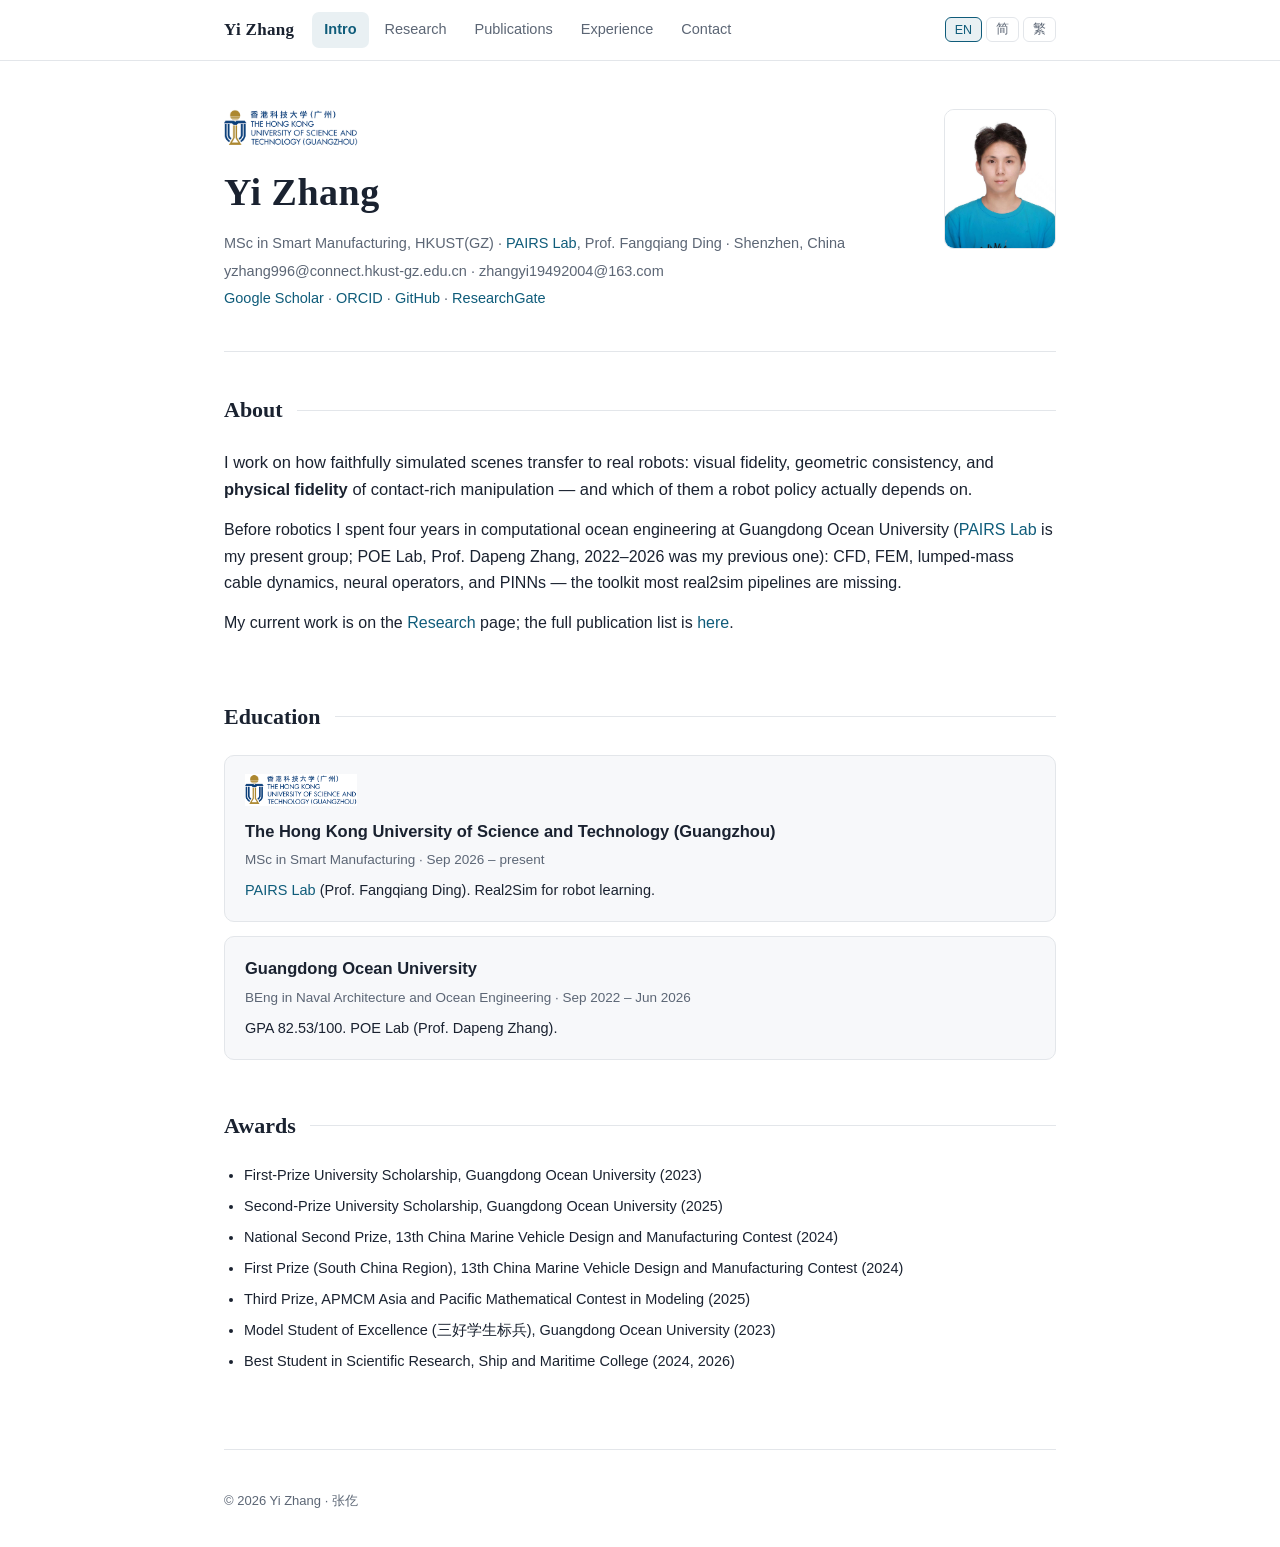
==== commit 7cdd506d: "feat: add Experience page; move academic service there Groups the PAIRS Lab, POE Lab and Naai instru" ====
--- a/index.html
+++ b/index.html
@@ -40,11 +40,13 @@
   <h2 data-i18n="edu_h"></h2>
   <div class="cards">
     <div class="card">
+      <img class="edu-logo" data-logo="hkustgz" alt="The Hong Kong University of Science and Technology (Guangzhou)">
       <h3 data-i18n="e1_t"></h3>
       <p class="meta" data-i18n="e1_m"></p>
       <p data-i18n="e1_p"></p>
     </div>
     <div class="card">
+      <img class="edu-logo" data-logo="gdou" alt="Guangdong Ocean University">
       <h3 data-i18n="e2_t"></h3>
       <p class="meta" data-i18n="e2_m"></p>
       <p data-i18n="e2_p"></p>
--- a/assets/css/style.css
+++ b/assets/css/style.css
@@ -90,6 +90,7 @@
   border-radius: 10px; padding: 18px 20px;
 }
 .card h3 { margin: 0 0 4px; font-size: 16.5px; }
+.edu-logo { display: none; height: 32px; margin: 0 0 12px; }
 .card .meta { color: var(--fg-dim); font-size: 13.5px; margin: 0 0 8px; }
 .card p { margin: 0; font-size: 14.5px; }
 
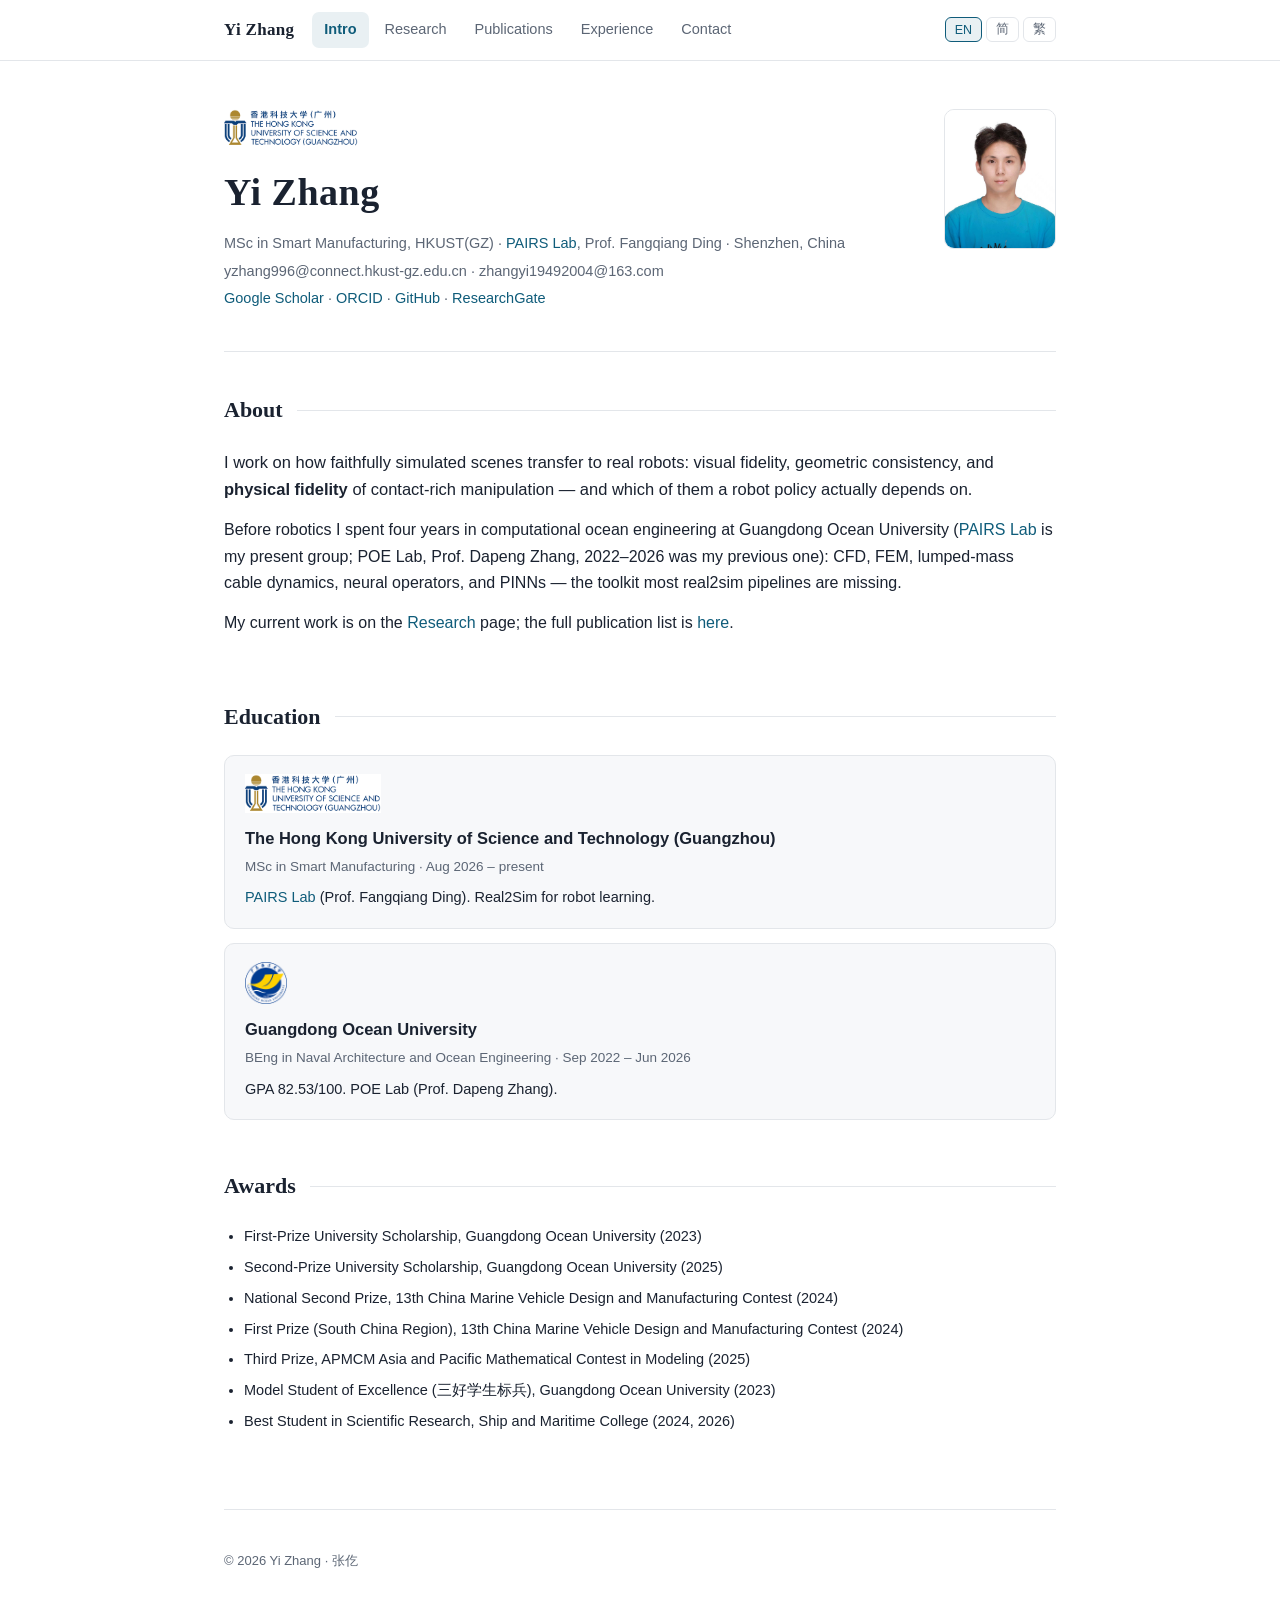
==== commit 728103fa: "chore: version asset URLs so deploys take effect without a hard refresh GitHub Pages serves assets w" ====
--- a/index.html
+++ b/index.html
@@ -5,7 +5,7 @@
 <meta name="viewport" content="width=device-width, initial-scale=1">
 <title>Yi Zhang — Real2Sim for Robot Learning</title>
 <meta name="description" content="Yi Zhang — MSc in Smart Manufacturing at HKUST(GZ), PAIRS Lab. Real2Sim for robot learning, backed by four years of computational ocean engineering.">
-<link rel="stylesheet" href="assets/css/style.css">
+<link rel="stylesheet" href="assets/css/style.css?v=1">
 </head>
 <body data-lang="en">
 <nav class="top" id="topnav"></nav>
@@ -61,7 +61,7 @@
 
 <footer data-i18n="footer"></footer>
 </div>
-<script src="assets/js/site.js"></script>
+<script src="assets/js/site.js?v=1"></script>
 <script>render("index.html");</script>
 </body>
 </html>
--- a/assets/css/style.css
+++ b/assets/css/style.css
@@ -31,14 +31,21 @@
 }
 nav.top .nav-inner {
   max-width: 880px; margin: 0 auto; padding: 12px 24px;
-  display: flex; align-items: center; gap: 18px; flex-wrap: wrap;
+  display: flex; align-items: center; gap: 18px;
+  flex-wrap: nowrap; min-height: 30px;
 }
+nav.top { min-height: 54px; }
 nav.top .brand {
   font-family: Georgia, "Songti SC", "Songti TC", serif;
   font-size: 17px; color: var(--fg); font-weight: 600; letter-spacing: 0.3px;
 }
 nav.top .brand:hover { text-decoration: none; }
-nav.top ul { list-style: none; display: flex; gap: 4px; margin: 0; padding: 0; }
+nav.top ul {
+  list-style: none; display: flex; gap: 4px; margin: 0; padding: 0;
+  flex: 0 1 auto; min-width: 0; overflow-x: auto;
+  scrollbar-width: none;
+}
+nav.top ul::-webkit-scrollbar { display: none; }
 nav.top ul a {
   display: block; padding: 6px 12px; border-radius: 7px;
   font-size: 14.5px; color: var(--fg-dim);
@@ -90,7 +97,11 @@
   border-radius: 10px; padding: 18px 20px;
 }
 .card h3 { margin: 0 0 4px; font-size: 16.5px; }
-.edu-logo { display: none; height: 32px; margin: 0 0 12px; }
+.edu-logo {
+  display: none;
+  max-height: 42px; max-width: 136px; width: auto; height: auto;
+  margin: 0 0 12px; object-fit: contain;
+}
 .card .meta { color: var(--fg-dim); font-size: 13.5px; margin: 0 0 8px; }
 .card p { margin: 0; font-size: 14.5px; }
 
@@ -146,6 +157,10 @@
 @media (max-width: 640px) {
   h1 { font-size: 28px; }
   .head-photo { width: 88px; height: 110px; }
-  nav.top ul { gap: 0; }
-  nav.top ul a { padding: 6px 8px; font-size: 13.5px; }
+  nav.top .nav-inner { gap: 10px; padding: 12px 14px; }
+  nav.top .brand { display: none; }
+  nav.top ul { overflow-x: auto; flex: 1; min-width: 0; scrollbar-width: none; }
+  nav.top ul::-webkit-scrollbar { display: none; }
+  nav.top ul a { padding: 6px 7px; font-size: 13px; white-space: nowrap; }
+  .lang-switch { margin-left: 0; flex: none; }
 }
